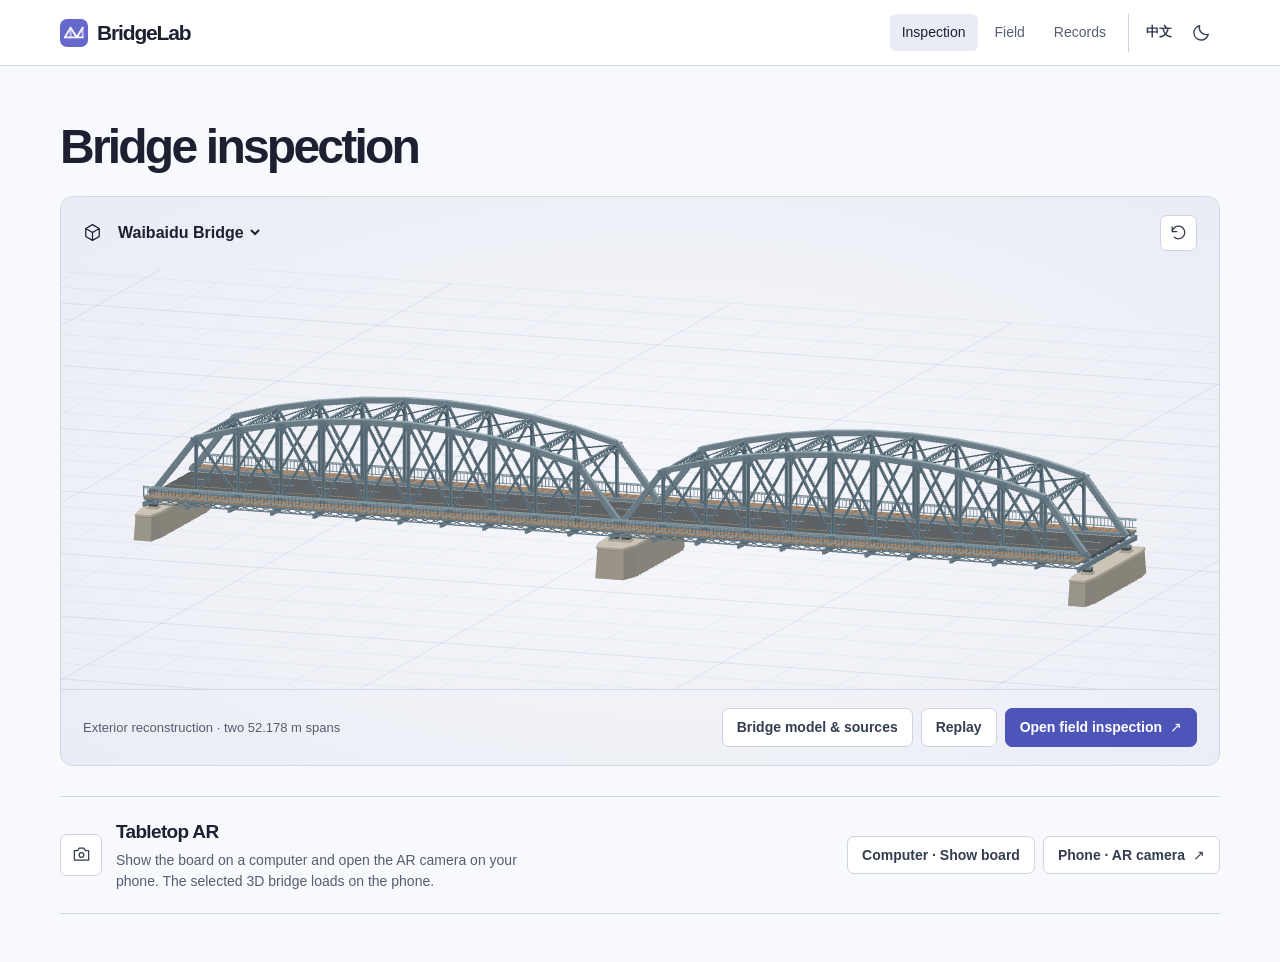
==== index.html @ 61878caa "Reconstruct Waibaidu Bridge and add a photograph-based tabletop test" ====
<!doctype html>
<html lang="en">
<head>
<meta charset="utf-8"><meta name="viewport" content="width=device-width,initial-scale=1,viewport-fit=cover">
<meta name="theme-color" content="#0c0d10"><meta name="description" content="Explore real-time bridge model alignment and displacement screening with a browser camera or an interactive replay.">
<title data-zh="BridgeLab · 桥梁巡检">BridgeLab · Bridge inspection</title>
<script src="./preferences.js"></script>
<link rel="icon" href="./icon.svg" type="image/svg+xml"><link rel="stylesheet" href="./theme.css"><link rel="stylesheet" href="./preferences.css"><script type="module" src="./home.js"></script>
</head>
<body>
<a class="skip" href="#main" data-zh="跳到内容">Skip to content</a>
<header class="site-head"><div class="wrap nav">
<a href="./" class="wordmark"><img src="./icon.svg" alt="" width="28" height="28">BridgeLab</a>
<nav aria-label="Primary" data-zh-aria="主导航"><a href="./" aria-current="page" data-zh="巡检">Inspection</a><a href="./field/" data-zh="现场巡检">Field</a><a href="./field/review.html" data-zh="巡检记录">Records</a><div class="pref-controls" data-preferences></div></nav>
</div></header>
<main class="wrap" id="main">
<header class="intro"><h1 data-zh="桥梁巡检">Bridge inspection</h1></header>
<section class="viewport" aria-label="Example model viewer" data-zh-aria="示例模型查看器">
<div class="viewport-toolbar">
<label class="chooser"><svg viewBox="0 0 24 24" aria-hidden="true"><path d="m12 2 8.5 5v10L12 22l-8.5-5V7zM3.5 7 12 12l8.5-5M12 12v10"/></svg><select id="model" aria-label="Choose a model" data-zh-aria="选择模型"><option value="waibaidu" data-zh="外白渡桥">Waibaidu Bridge</option><option value="training-span" data-zh="教学桁架桥">Teaching truss</option></select></label>
<button type="button" id="reset" class="icon-button" title="Reset model view" aria-label="Reset model view" data-zh-aria="复位模型视角" data-zh-title="复位模型视角"><svg viewBox="0 0 24 24" aria-hidden="true"><path d="M4 11a8 8 0 1 1 2.7 7M4 5v6h6"/></svg></button>
</div>
<canvas id="geometry" tabindex="0" aria-label="3D truss model. Drag or use arrow keys to rotate. Press Home to reset." data-zh-aria="三维桁架模型。拖动或使用方向键旋转，按 Home 键复位。"></canvas>
<div class="viewport-bottom"><span id="model-status" role="status">Loading example model…</span>
<div class="camera-actions"><a id="mesh-entry" href="./models/waibaidu.html" class="button" data-zh="外白渡桥模型与资料">Bridge model &amp; sources</a><a href="./ar/?mode=replay" class="button" data-zh="模拟回放">Replay</a><a id="field-entry" href="./field/?bridge=waibaidu" class="button primary"><span data-zh="进入现场巡检">Open field inspection</span><span aria-hidden="true">↗</span></a></div></div>
</section>
<section class="camera-block" aria-labelledby="camera-heading"><div class="camera-title">
<div class="feature-icon"><svg viewBox="0 0 24 24" aria-hidden="true"><path d="M3 7h4l2-3h6l2 3h4v12H3z"/><circle cx="12" cy="12.5" r="3"/></svg></div>
<div><h2 id="camera-heading" data-zh="桌面 AR 实验">Tabletop AR</h2><p data-zh="电脑显示测试板，手机打开 AR 相机。选中的三维桥模将自动载入手机。">Show the board on a computer and open the AR camera on your phone. The selected 3D bridge loads on the phone.</p></div></div>
<div class="camera-actions"><a class="button" id="board-entry" href="./target/?bridge=waibaidu" data-zh="电脑 · 显示测试板">Computer · Show board</a><a class="button" id="phone-entry" href="./ar/?mode=camera&amp;bridge=waibaidu"><span data-zh="手机 · AR 相机">Phone · AR camera</span> <span aria-hidden="true">↗</span></a></div>
</section>
<noscript><p>请启用 JavaScript 以查看模型并开始巡检。 / Enable JavaScript to view the model and run the inspection.</p></noscript>
</main></body></html>
---- theme.css ----
:root{color-scheme:dark;--bg:#0b0c0f;--surface:#141519;--text:#f3f4f7;--muted:#a7a8b4;--edge:#2c2e36;--accent:#626dd7;font:15px/1.5 Inter,-apple-system,BlinkMacSystemFont,"Segoe UI",sans-serif;background:var(--bg);color:var(--text);-webkit-text-size-adjust:100%}
*{box-sizing:border-box}body{margin:0}.wrap{width:min(1160px,calc(100% - 80px));margin-inline:auto}a{color:inherit;text-decoration:none}
.site-head{border-bottom:1px solid #25262d;background:#0e0f13}.nav,nav,.wordmark,.viewport-toolbar,.viewport-bottom,.camera-block,.camera-title,.camera-actions,.button,.chooser,.icon-button{display:flex;align-items:center}
.nav,.viewport-toolbar,.viewport-bottom,.camera-block{justify-content:space-between}.nav{min-height:65px;gap:24px}.wordmark{font-size:21px;line-height:1;font-weight:650;letter-spacing:-.055em;gap:9px}
nav{gap:5px}nav a{border-radius:6px;color:var(--muted);padding:8px 12px;font-size:14px}nav a:hover,nav a[aria-current]{color:var(--text);background:#202127}
main{padding-block:clamp(24px,4.3vw,62px) 48px}h1,h2,p{margin:0}.intro{margin-bottom:22px}h1{font-size:clamp(32px,4vw,48px);line-height:1.1;letter-spacing:-.058em;font-weight:630}
.viewport{border:1px solid #30313b;border-radius:13px;overflow:hidden;background:radial-gradient(ellipse at 52% 53%,#1e202d 0%,#171821 52%,#121318 82%)}.viewport-toolbar,.viewport-bottom{gap:15px;padding:18px 22px}
.chooser{gap:9px;color:#dedfe6}.chooser select{max-width:calc(100vw - 155px);border:0;border-radius:5px;padding:7px 3px;background:#15161d;line-height:1.3;font-family:inherit;font-size:16px;font-weight:570;color:var(--text);cursor:pointer}
svg{display:block;width:19px;height:19px;fill:none;stroke:currentColor;stroke-width:1.6;stroke-linecap:round;stroke-linejoin:round}.icon-button,.feature-icon{justify-content:center;border:1px solid #30313b;border-radius:7px;background:#1b1c22;color:#c4c5ce}.icon-button{height:36px;width:37px;cursor:pointer}
canvas{display:block}#geometry{width:100%;height:clamp(245px,36vw,420px);touch-action:pan-y;cursor:grab}#geometry:active{cursor:grabbing}.viewport-bottom{border-top:1px solid #ffffff08}.viewport-bottom span[role=status]{color:var(--muted);font-size:13px;font-variant-numeric:tabular-nums}
.button{justify-content:center;gap:8px;white-space:nowrap;border:1px solid #393a42;border-radius:7px;background:#202127;padding:9px 14px;line-height:1.35;font-size:14px;font-weight:550;transition:background .15s}.button:hover,.icon-button:hover{background:#2a2c34}.button.primary{background:var(--accent);border-color:#7680e4;color:white}.button.primary:hover{background:#727de1}.button.primary svg{width:16px;height:16px}
.camera-block{gap:20px;border-top:1px solid var(--edge);border-bottom:1px solid var(--edge);margin-top:30px;padding:21px 0}.camera-title{gap:14px}.camera-title h2{font-size:19px;font-weight:570;letter-spacing:-.035em}.camera-title p{color:var(--muted);margin-top:4px;font-size:14px;max-width:52ch}.feature-icon{flex:none;width:42px;height:42px;display:grid;place-items:center}.camera-actions{gap:8px}
:focus-visible{outline:2px solid #a9b0ff;outline-offset:4px}.skip{position:absolute;top:-60px;left:10px;z-index:2;background:#292b35;padding:8px}.skip:focus{top:7px}
@media(max-width:720px){.wrap{width:calc(100% - 34px)}.nav{min-height:57px}.camera-block{align-items:flex-start;flex-direction:column;gap:14px}.camera-actions{align-self:stretch}.camera-actions a{flex:1}.intro{margin-bottom:16px}.viewport-toolbar,.viewport-bottom{padding:13px 14px}.feature-icon{display:none}}
@media(max-width:450px){nav{gap:0}nav a{padding:7px 8px;font-size:12px}.wordmark{font-size:19px}#geometry{height:240px}.viewport-bottom{align-items:flex-start;flex-direction:column;gap:11px}.viewport-bottom>.button{width:100%}}

.viewport-bottom .camera-actions{flex-wrap:wrap}
---- preferences.css ----
/* The display controls are shared by the viewer, camera and physical target. */
:root{--ui-control:#1c1d24;--ui-border:#363944;--ui-label:#e1e3ee;--ui-hover:#2a2d38;--ui-focus:#aab2ff}
.pref-controls{display:inline-flex;align-items:center;flex:none;gap:3px;border-left:1px solid var(--ui-border);padding-left:10px;margin-left:5px}
.pref-controls button{background:transparent;color:var(--ui-label);border:1px solid transparent;border-radius:6px;min-width:38px;height:38px;font:600 13px/1.15 Inter,-apple-system,BlinkMacSystemFont,"Segoe UI",sans-serif;padding:0 6px;display:inline-grid;place-items:center;cursor:pointer;white-space:nowrap}
.pref-controls button:hover{background:var(--ui-hover);border-color:var(--ui-border)}
.pref-controls button:focus-visible{outline:2px solid var(--ui-focus);outline-offset:2px}
.pref-controls svg{display:block;width:19px;height:19px;fill:none;stroke:currentColor;stroke-width:1.7;stroke-linecap:round;stroke-linejoin:round}
.top nav{align-items:center}
:root[data-theme="light"]{color-scheme:light;--bg:#f8f9fc;--surface:#fff;--text:#1c2030;--muted:#555d70;--edge:#d3d7e1;--accent:#4d56b8;--ui-control:#fff;--ui-border:#cfd3df;--ui-label:#363d50;--ui-hover:#e9ecf4;--ui-focus:#494fae;background:var(--bg);color:var(--text)}
[data-theme="light"] .site-head,[data-theme="light"] .bar{background:#fff;border-color:var(--edge)}
[data-theme="light"] .wordmark,[data-theme="light"] .brand{color:var(--text)}
[data-theme="light"] a{color:#3f4874}
[data-theme="light"] a:hover{color:#2f347c}
[data-theme="light"] nav a{color:var(--muted)}
[data-theme="light"] nav a:hover,[data-theme="light"] nav a[aria-current]{color:var(--text);background:#e9ecf4}
[data-theme="light"] .viewport{border-color:var(--edge);background:radial-gradient(ellipse at 52% 53%,#f6f7fc 0%,#eff1f7 58%,#e9ecf5 100%)}
[data-theme="light"] .viewport-bottom,[data-theme="light"] .controls{border-color:var(--edge)}
[data-theme="light"] .chooser,[data-theme="light"] .chooser select{background:transparent;color:var(--text)}
[data-theme="light"] .chooser option{background:#fff;color:var(--text)}
[data-theme="light"] .icon-button,[data-theme="light"] .feature-icon,[data-theme="light"] .button,[data-theme="light"] button:not(.pref-controls button){background:var(--ui-control);border-color:var(--ui-border);color:var(--ui-label)}
[data-theme="light"] .icon-button:hover,[data-theme="light"] .button:hover,[data-theme="light"] button:not(.pref-controls button):hover{background:var(--ui-hover)}
[data-theme="light"] .button.primary,[data-theme="light"] .idle button{color:#fff;background:var(--accent);border-color:#4d56b8}
[data-theme="light"] .button.primary:hover,[data-theme="light"] .idle button:hover{background:#3b439c;color:#fff}
[data-theme="light"] .card,[data-theme="light"] .skip{background:var(--surface);border-color:var(--edge)}
[data-theme="light"] .stage{background:#e8ebf2}
[data-theme="light"] .stage::before{border-color:#cdd1dc}
[data-theme="light"] #status{background:#fffffff2;border-color:#bfc4d3;color:#292f42}
[data-theme="light"] #status[data-state="tracking"]{background:#e1f7ed;border-color:#6aa68c;color:#20543e}
[data-theme="light"] #status[data-state="alert"]{background:#ffe5e8;border-color:#c87980;color:#872435}
[data-theme="light"] .controls p,[data-theme="light"] .record p,[data-theme="light"] summary{color:var(--muted)}
[data-theme="light"] .board-controls p a{color:#3c48a0}
[data-theme="light"] .board-head+canvas{background:#e3e6ee}
[data-theme="light"] :focus-visible{outline-color:var(--ui-focus)}
@media(max-width:600px){.pref-controls{gap:0;margin-left:2px;padding-left:5px}.pref-controls button{min-width:35px;min-height:40px}.top nav{gap:8px}}
@media(max-width:480px){
 .site-head .nav,.bar .top{position:relative;display:flex;flex-wrap:wrap;align-content:center;justify-content:flex-start;gap:4px 0;min-height:84px;height:auto;padding-block:7px}
 .nav .wordmark,.top .brand{min-height:33px}
 .site-head nav,.bar nav{width:100%;display:flex;align-items:center;gap:5px;min-height:28px}
 .site-head nav a,.bar nav a{font-size:13px;padding:4px 9px;border-radius:5px;line-height:1.3}
 .pref-controls{position:absolute;right:0;top:5px;margin:0;padding:0;border:0}
 .pref-controls button{min-width:40px;min-height:40px}
}
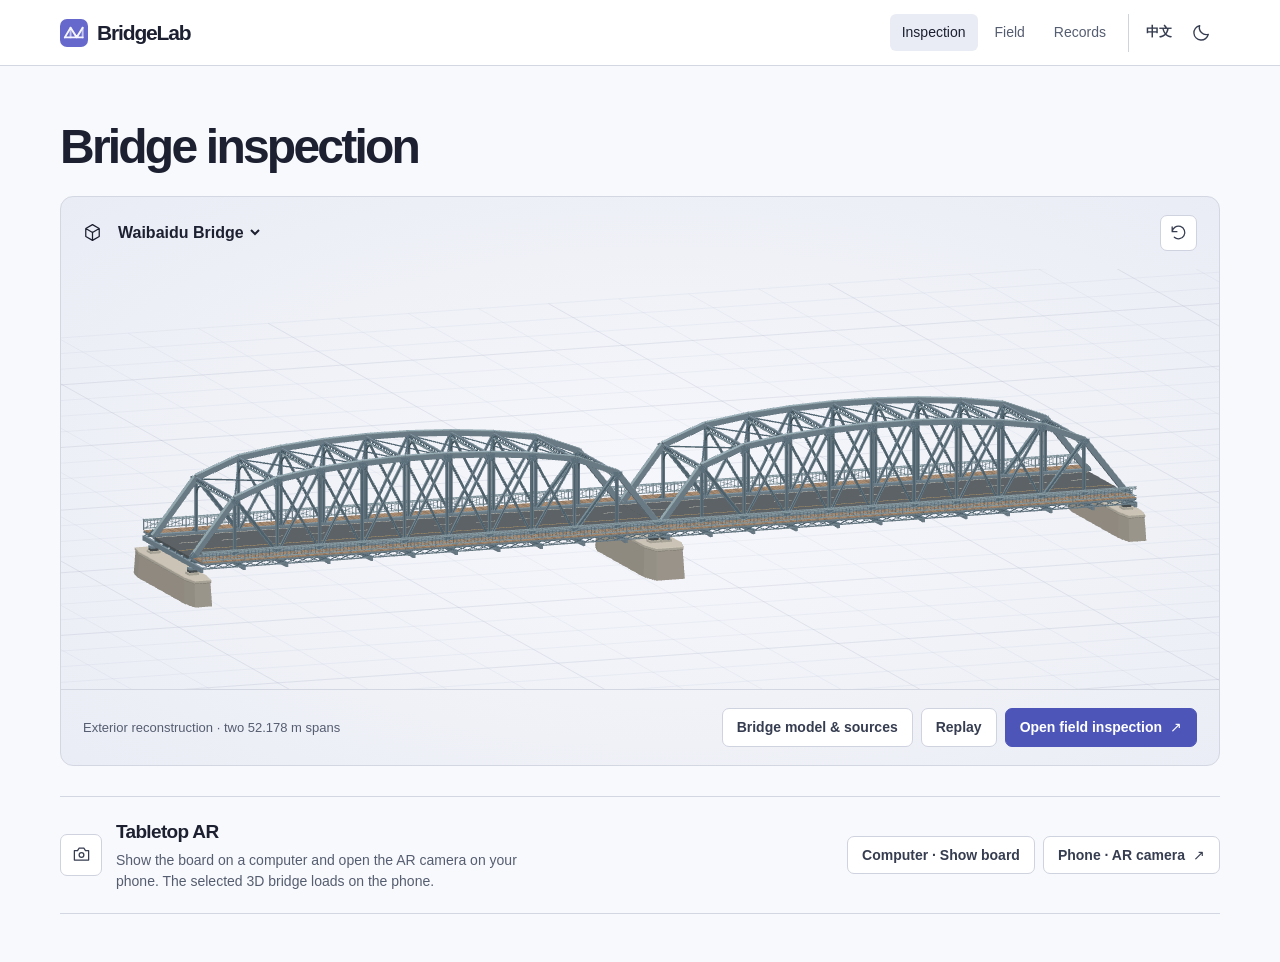
==== commit 09808e18: "Serve verified Waibaidu bridge geometry across the model viewer and tabletop AR" ====
--- a/index.html
+++ b/index.html
@@ -5,7 +5,7 @@
 <meta name="theme-color" content="#0c0d10"><meta name="description" content="Explore real-time bridge model alignment and displacement screening with a browser camera or an interactive replay.">
 <title data-zh="BridgeLab · 桥梁巡检">BridgeLab · Bridge inspection</title>
 <script src="./preferences.js"></script>
-<link rel="icon" href="./icon.svg" type="image/svg+xml"><link rel="stylesheet" href="./theme.css"><link rel="stylesheet" href="./preferences.css"><script type="module" src="./home.js"></script>
+<link rel="icon" href="./icon.svg" type="image/svg+xml"><link rel="stylesheet" href="./theme.css"><link rel="stylesheet" href="./preferences.css"><script type="module" src="./home.js?v=wb3"></script>
 </head>
 <body>
 <a class="skip" href="#main" data-zh="跳到内容">Skip to content</a>
@@ -22,12 +22,12 @@
 </div>
 <canvas id="geometry" tabindex="0" aria-label="3D truss model. Drag or use arrow keys to rotate. Press Home to reset." data-zh-aria="三维桁架模型。拖动或使用方向键旋转，按 Home 键复位。"></canvas>
 <div class="viewport-bottom"><span id="model-status" role="status">Loading example model…</span>
-<div class="camera-actions"><a id="mesh-entry" href="./models/waibaidu.html" class="button" data-zh="外白渡桥模型与资料">Bridge model &amp; sources</a><a href="./ar/?mode=replay" class="button" data-zh="模拟回放">Replay</a><a id="field-entry" href="./field/?bridge=waibaidu" class="button primary"><span data-zh="进入现场巡检">Open field inspection</span><span aria-hidden="true">↗</span></a></div></div>
+<div class="camera-actions"><a id="mesh-entry" href="./models/waibaidu.html?v=wb3" class="button" data-zh="外白渡桥模型与资料">Bridge model &amp; sources</a><a href="./ar/?mode=replay" class="button" data-zh="模拟回放">Replay</a><a id="field-entry" href="./field/?bridge=waibaidu" class="button primary"><span data-zh="进入现场巡检">Open field inspection</span><span aria-hidden="true">↗</span></a></div></div>
 </section>
 <section class="camera-block" aria-labelledby="camera-heading"><div class="camera-title">
 <div class="feature-icon"><svg viewBox="0 0 24 24" aria-hidden="true"><path d="M3 7h4l2-3h6l2 3h4v12H3z"/><circle cx="12" cy="12.5" r="3"/></svg></div>
 <div><h2 id="camera-heading" data-zh="桌面 AR 实验">Tabletop AR</h2><p data-zh="电脑显示测试板，手机打开 AR 相机。选中的三维桥模将自动载入手机。">Show the board on a computer and open the AR camera on your phone. The selected 3D bridge loads on the phone.</p></div></div>
-<div class="camera-actions"><a class="button" id="board-entry" href="./target/?bridge=waibaidu" data-zh="电脑 · 显示测试板">Computer · Show board</a><a class="button" id="phone-entry" href="./ar/?mode=camera&amp;bridge=waibaidu"><span data-zh="手机 · AR 相机">Phone · AR camera</span> <span aria-hidden="true">↗</span></a></div>
+<div class="camera-actions"><a class="button" id="board-entry" href="./target/?bridge=waibaidu&amp;v=wb3" data-zh="电脑 · 显示测试板">Computer · Show board</a><a class="button" id="phone-entry" href="./ar/index.html?mode=camera&amp;bridge=waibaidu&amp;v=wb3"><span data-zh="手机 · AR 相机">Phone · AR camera</span> <span aria-hidden="true">↗</span></a></div>
 </section>
 <noscript><p>请启用 JavaScript 以查看模型并开始巡检。 / Enable JavaScript to view the model and run the inspection.</p></noscript>
 </main></body></html>
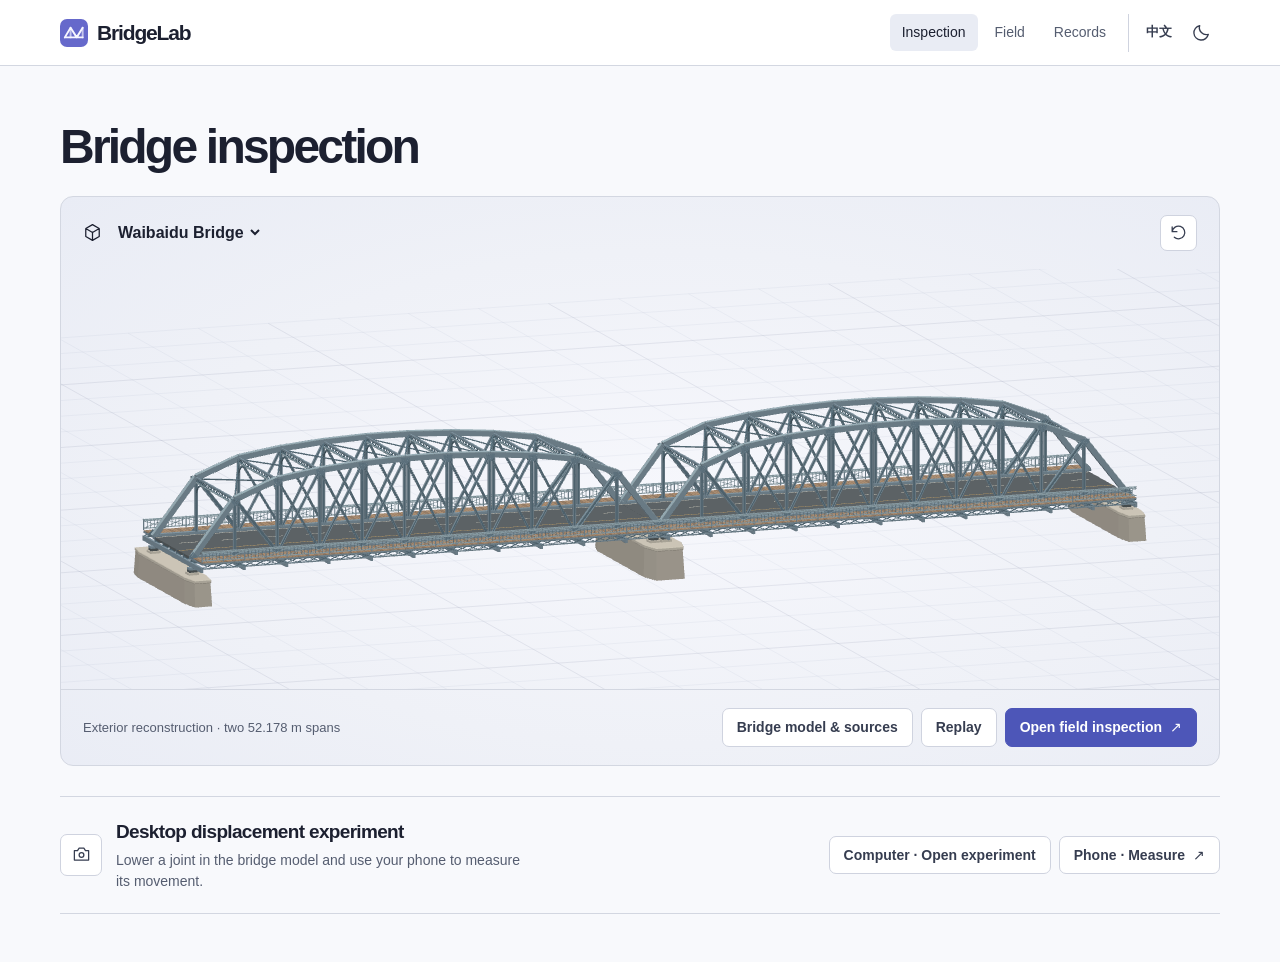
==== commit ae186136: "Measure a joint on the Waibaidu model in the desktop experiment" ====
--- a/index.html
+++ b/index.html
@@ -5,7 +5,7 @@
 <meta name="theme-color" content="#0c0d10"><meta name="description" content="Explore real-time bridge model alignment and displacement screening with a browser camera or an interactive replay.">
 <title data-zh="BridgeLab · 桥梁巡检">BridgeLab · Bridge inspection</title>
 <script src="./preferences.js"></script>
-<link rel="icon" href="./icon.svg" type="image/svg+xml"><link rel="stylesheet" href="./theme.css"><link rel="stylesheet" href="./preferences.css"><script type="module" src="./home.js?v=wb3"></script>
+<link rel="icon" href="./icon.svg" type="image/svg+xml"><link rel="stylesheet" href="./theme.css"><link rel="stylesheet" href="./preferences.css"><script type="module" src="./home.js?v=wb4"></script>
 </head>
 <body>
 <a class="skip" href="#main" data-zh="跳到内容">Skip to content</a>
@@ -26,8 +26,8 @@
 </section>
 <section class="camera-block" aria-labelledby="camera-heading"><div class="camera-title">
 <div class="feature-icon"><svg viewBox="0 0 24 24" aria-hidden="true"><path d="M3 7h4l2-3h6l2 3h4v12H3z"/><circle cx="12" cy="12.5" r="3"/></svg></div>
-<div><h2 id="camera-heading" data-zh="桌面 AR 实验">Tabletop AR</h2><p data-zh="电脑显示测试板，手机打开 AR 相机。选中的三维桥模将自动载入手机。">Show the board on a computer and open the AR camera on your phone. The selected 3D bridge loads on the phone.</p></div></div>
-<div class="camera-actions"><a class="button" id="board-entry" href="./target/?bridge=waibaidu&amp;v=wb3" data-zh="电脑 · 显示测试板">Computer · Show board</a><a class="button" id="phone-entry" href="./ar/index.html?mode=camera&amp;bridge=waibaidu&amp;v=wb3"><span data-zh="手机 · AR 相机">Phone · AR camera</span> <span aria-hidden="true">↗</span></a></div>
+<div><h2 id="camera-heading" data-zh="桌面位移实验">Desktop displacement experiment</h2><p id="experiment-info">Lower a joint in the bridge model and use your phone to measure its movement.</p></div></div>
+<div class="camera-actions"><a class="button" id="board-entry" href="./target/index.html?v=wb4" data-zh="电脑 · 打开实验">Computer · Open experiment</a><a class="button" id="phone-entry" href="./target/mobile.html?v=wb4"><span data-zh="手机 · 测量相机">Phone · Measure</span> <span aria-hidden="true">↗</span></a></div>
 </section>
 <noscript><p>请启用 JavaScript 以查看模型并开始巡检。 / Enable JavaScript to view the model and run the inspection.</p></noscript>
 </main></body></html>
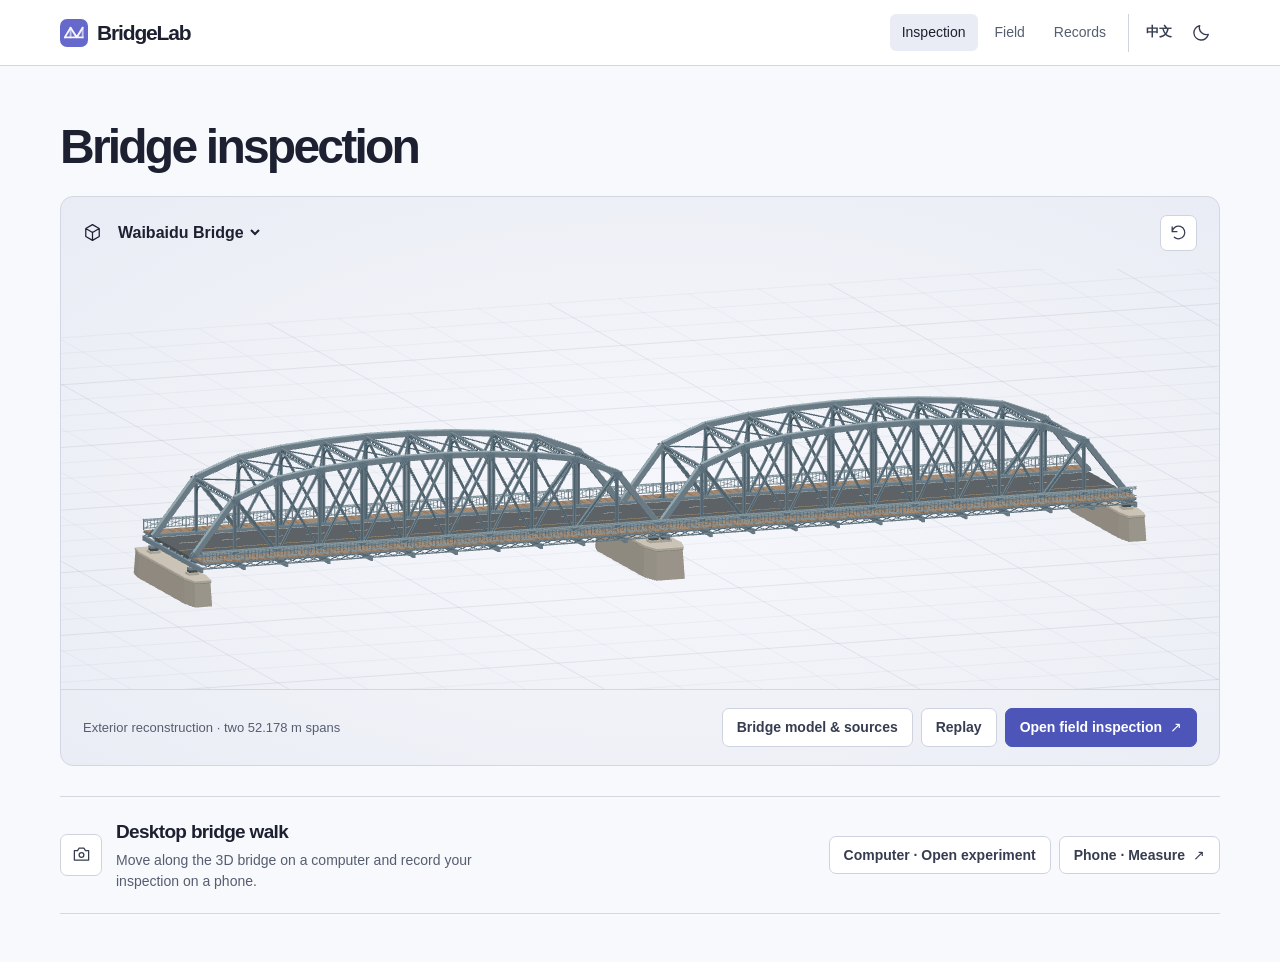
==== commit 1cde1abc: "Record immersive bridge inspections and walk the live 3D desktop model" ====
--- a/index.html
+++ b/index.html
@@ -5,7 +5,7 @@
 <meta name="theme-color" content="#0c0d10"><meta name="description" content="Explore real-time bridge model alignment and displacement screening with a browser camera or an interactive replay.">
 <title data-zh="BridgeLab · 桥梁巡检">BridgeLab · Bridge inspection</title>
 <script src="./preferences.js"></script>
-<link rel="icon" href="./icon.svg" type="image/svg+xml"><link rel="stylesheet" href="./theme.css"><link rel="stylesheet" href="./preferences.css"><script type="module" src="./home.js?v=wb4"></script>
+<link rel="icon" href="./icon.svg" type="image/svg+xml"><link rel="stylesheet" href="./theme.css"><link rel="stylesheet" href="./preferences.css"><script type="module" src="./home.js?v=wb5"></script>
 </head>
 <body>
 <a class="skip" href="#main" data-zh="跳到内容">Skip to content</a>
@@ -26,8 +26,8 @@
 </section>
 <section class="camera-block" aria-labelledby="camera-heading"><div class="camera-title">
 <div class="feature-icon"><svg viewBox="0 0 24 24" aria-hidden="true"><path d="M3 7h4l2-3h6l2 3h4v12H3z"/><circle cx="12" cy="12.5" r="3"/></svg></div>
-<div><h2 id="camera-heading" data-zh="桌面位移实验">Desktop displacement experiment</h2><p id="experiment-info">Lower a joint in the bridge model and use your phone to measure its movement.</p></div></div>
-<div class="camera-actions"><a class="button" id="board-entry" href="./target/index.html?v=wb4" data-zh="电脑 · 打开实验">Computer · Open experiment</a><a class="button" id="phone-entry" href="./target/mobile.html?v=wb4"><span data-zh="手机 · 测量相机">Phone · Measure</span> <span aria-hidden="true">↗</span></a></div>
+<div><h2 id="camera-heading" data-zh="桌面巡桥实验">Desktop bridge walk</h2><p id="experiment-info">Move along the 3D bridge on a computer and record your inspection on a phone.</p></div></div>
+<div class="camera-actions"><a class="button" id="board-entry" href="./target/index.html?v=wb5" data-zh="电脑 · 打开实验">Computer · Open experiment</a><a class="button" id="phone-entry" href="./target/mobile.html?v=wb5"><span data-zh="手机 · 测量相机">Phone · Measure</span> <span aria-hidden="true">↗</span></a></div>
 </section>
 <noscript><p>请启用 JavaScript 以查看模型并开始巡检。 / Enable JavaScript to view the model and run the inspection.</p></noscript>
 </main></body></html>
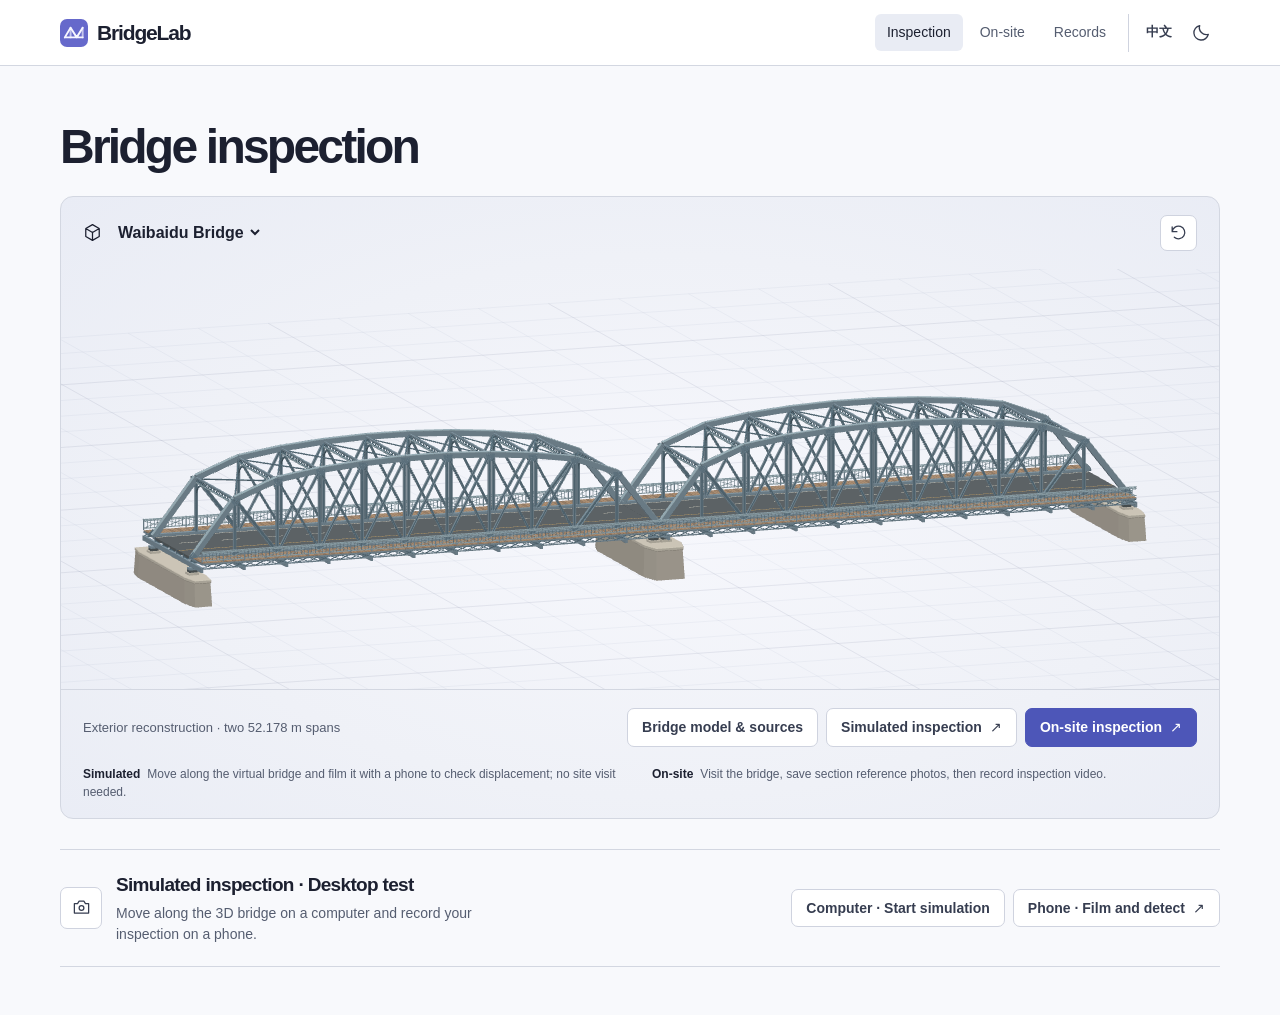
==== commit 664cdc5c: "Clarify simulated and on-site inspection entry points" ====
--- a/index.html
+++ b/index.html
@@ -5,13 +5,13 @@
 <meta name="theme-color" content="#0c0d10"><meta name="description" content="Explore real-time bridge model alignment and displacement screening with a browser camera or an interactive replay.">
 <title data-zh="BridgeLab · 桥梁巡检">BridgeLab · Bridge inspection</title>
 <script src="./preferences.js"></script>
-<link rel="icon" href="./icon.svg" type="image/svg+xml"><link rel="stylesheet" href="./theme.css"><link rel="stylesheet" href="./preferences.css"><script type="module" src="./home.js?v=wb5"></script>
+<link rel="icon" href="./icon.svg" type="image/svg+xml"><link rel="stylesheet" href="./theme.css?v=mode2"><link rel="stylesheet" href="./preferences.css"><script type="module" src="./home.js?v=mode2"></script>
 </head>
 <body>
 <a class="skip" href="#main" data-zh="跳到内容">Skip to content</a>
 <header class="site-head"><div class="wrap nav">
 <a href="./" class="wordmark"><img src="./icon.svg" alt="" width="28" height="28">BridgeLab</a>
-<nav aria-label="Primary" data-zh-aria="主导航"><a href="./" aria-current="page" data-zh="巡检">Inspection</a><a href="./field/" data-zh="现场巡检">Field</a><a href="./field/review.html" data-zh="巡检记录">Records</a><div class="pref-controls" data-preferences></div></nav>
+<nav aria-label="Primary" data-zh-aria="主导航"><a href="./" aria-current="page" data-zh="巡检">Inspection</a><a href="./field/" data-zh="实地巡检">On-site</a><a href="./field/review.html" data-zh="巡检记录">Records</a><div class="pref-controls" data-preferences></div></nav>
 </div></header>
 <main class="wrap" id="main">
 <header class="intro"><h1 data-zh="桥梁巡检">Bridge inspection</h1></header>
@@ -22,12 +22,16 @@
 </div>
 <canvas id="geometry" tabindex="0" aria-label="3D truss model. Drag or use arrow keys to rotate. Press Home to reset." data-zh-aria="三维桁架模型。拖动或使用方向键旋转，按 Home 键复位。"></canvas>
 <div class="viewport-bottom"><span id="model-status" role="status">Loading example model…</span>
-<div class="camera-actions"><a id="mesh-entry" href="./models/waibaidu.html?v=wb3" class="button" data-zh="外白渡桥模型与资料">Bridge model &amp; sources</a><a href="./ar/?mode=replay" class="button" data-zh="模拟回放">Replay</a><a id="field-entry" href="./field/?bridge=waibaidu" class="button primary"><span data-zh="进入现场巡检">Open field inspection</span><span aria-hidden="true">↗</span></a></div></div>
+<div class="camera-actions"><a id="mesh-entry" href="./models/waibaidu.html?v=wb3" class="button" data-zh="外白渡桥模型与资料">Bridge model &amp; sources</a><a id="simulate-entry" href="./target/index.html?v=wb5" class="button"><span data-zh="模拟巡检">Simulated inspection</span><span aria-hidden="true">↗</span></a><a id="field-entry" href="./field/?bridge=waibaidu" class="button primary"><span data-zh="实地巡检">On-site inspection</span><span aria-hidden="true">↗</span></a></div></div>
+<div class="mode-hints" aria-label="Inspection modes" data-zh-aria="巡检模式说明">
+<p><strong data-zh="模拟巡检">Simulated</strong><span id="simulate-desc">On the computer, simulate a bridge walk and displacement. Test by filming the screen; no site visit needed.</span></p>
+<p><strong data-zh="实地巡检">On-site</strong><span data-zh="前往真实桥梁，先保存桥段基准照片，再采集巡检视频。">Visit the bridge, save section reference photos, then record inspection video.</span></p>
+</div>
 </section>
 <section class="camera-block" aria-labelledby="camera-heading"><div class="camera-title">
 <div class="feature-icon"><svg viewBox="0 0 24 24" aria-hidden="true"><path d="M3 7h4l2-3h6l2 3h4v12H3z"/><circle cx="12" cy="12.5" r="3"/></svg></div>
-<div><h2 id="camera-heading" data-zh="桌面巡桥实验">Desktop bridge walk</h2><p id="experiment-info">Move along the 3D bridge on a computer and record your inspection on a phone.</p></div></div>
-<div class="camera-actions"><a class="button" id="board-entry" href="./target/index.html?v=wb5" data-zh="电脑 · 打开实验">Computer · Open experiment</a><a class="button" id="phone-entry" href="./target/mobile.html?v=wb5"><span data-zh="手机 · 测量相机">Phone · Measure</span> <span aria-hidden="true">↗</span></a></div>
+<div><h2 id="camera-heading" data-zh="模拟巡检 · 桌面实验">Simulated inspection · Desktop test</h2><p id="experiment-info">Move along the 3D bridge on a computer and record your inspection on a phone.</p></div></div>
+<div class="camera-actions"><a class="button" id="board-entry" href="./target/index.html?v=wb5" data-zh="电脑端 · 开始模拟">Computer · Start simulation</a><a class="button" id="phone-entry" href="./target/mobile.html?v=wb5"><span data-zh="手机端 · 拍屏检测">Phone · Film and detect</span> <span aria-hidden="true">↗</span></a></div>
 </section>
 <noscript><p>请启用 JavaScript 以查看模型并开始巡检。 / Enable JavaScript to view the model and run the inspection.</p></noscript>
 </main></body></html>
--- a/theme.css
+++ b/theme.css
@@ -15,3 +15,6 @@
 @media(max-width:450px){nav{gap:0}nav a{padding:7px 8px;font-size:12px}.wordmark{font-size:19px}#geometry{height:240px}.viewport-bottom{align-items:flex-start;flex-direction:column;gap:11px}.viewport-bottom>.button{width:100%}}
 
 .viewport-bottom .camera-actions{flex-wrap:wrap}
+
+/* Mode labels stay close to the actions, without adding another navigation layer. */
+.mode-hints{display:flex;gap:12px 24px;flex-wrap:wrap;padding:0 22px 17px;color:var(--muted);font-size:12px;line-height:1.5}.mode-hints p{flex:1 1 290px}.mode-hints strong{color:var(--text);font-weight:650;margin-right:7px}@media(max-width:720px){.mode-hints{padding:0 14px 15px;gap:7px}.mode-hints p{flex-basis:100%}}
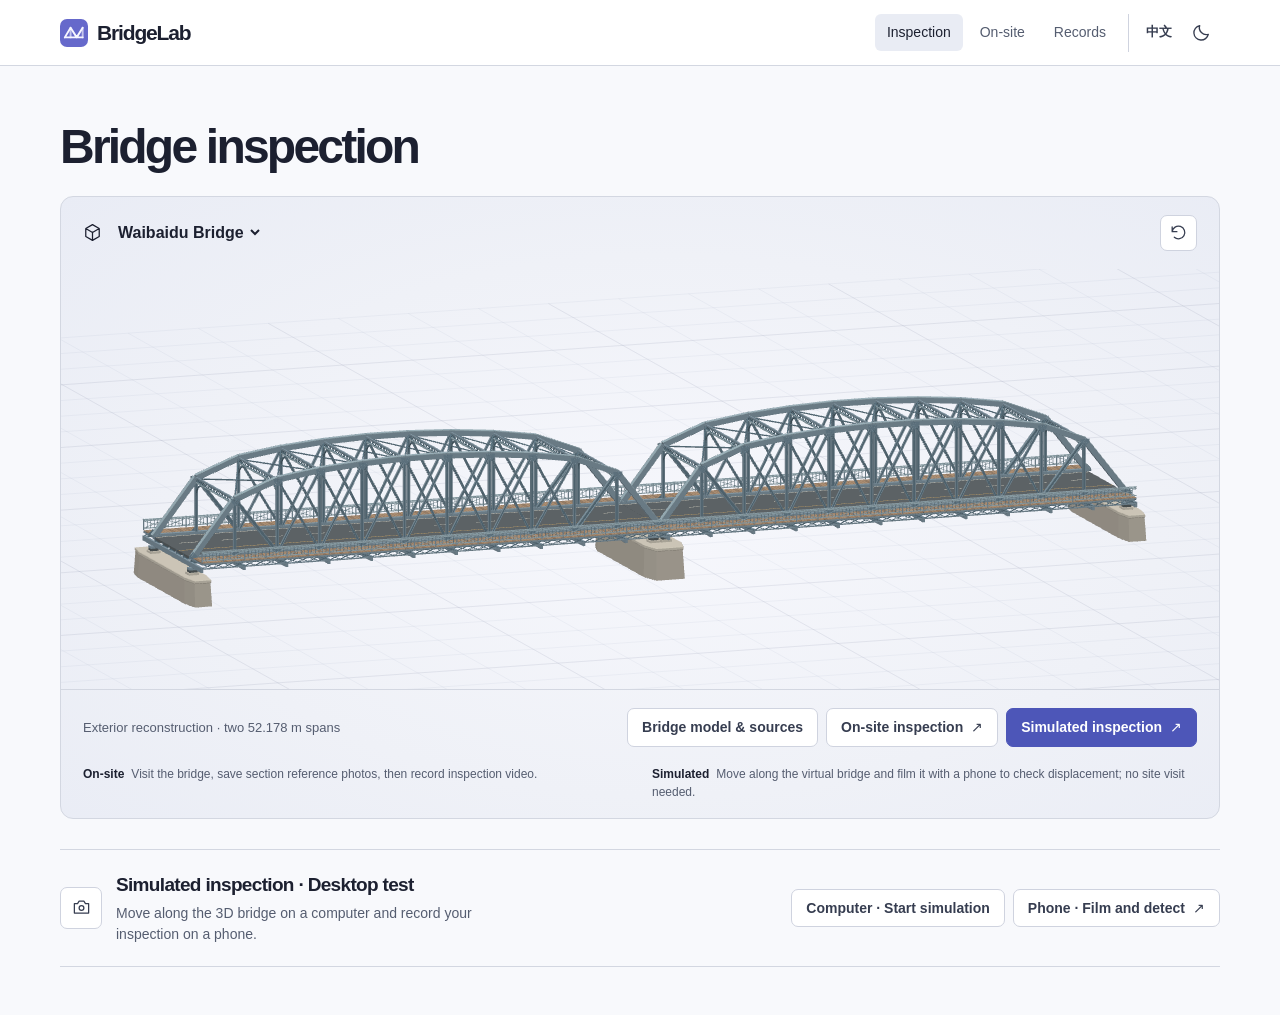
==== commit 57bd5e2c: "Prioritize verified simulated inspection on homepage" ====
--- a/index.html
+++ b/index.html
@@ -22,10 +22,10 @@
 </div>
 <canvas id="geometry" tabindex="0" aria-label="3D truss model. Drag or use arrow keys to rotate. Press Home to reset." data-zh-aria="三维桁架模型。拖动或使用方向键旋转，按 Home 键复位。"></canvas>
 <div class="viewport-bottom"><span id="model-status" role="status">Loading example model…</span>
-<div class="camera-actions"><a id="mesh-entry" href="./models/waibaidu.html?v=wb3" class="button" data-zh="外白渡桥模型与资料">Bridge model &amp; sources</a><a id="simulate-entry" href="./target/index.html?v=wb5" class="button"><span data-zh="模拟巡检">Simulated inspection</span><span aria-hidden="true">↗</span></a><a id="field-entry" href="./field/?bridge=waibaidu" class="button primary"><span data-zh="实地巡检">On-site inspection</span><span aria-hidden="true">↗</span></a></div></div>
+<div class="camera-actions"><a id="mesh-entry" href="./models/waibaidu.html?v=wb3" class="button" data-zh="外白渡桥模型与资料">Bridge model &amp; sources</a><a id="field-entry" href="./field/?bridge=waibaidu" class="button"><span data-zh="实地巡检">On-site inspection</span><span aria-hidden="true">↗</span></a><a id="simulate-entry" href="./target/index.html?v=wb5" class="button primary"><span data-zh="模拟巡检">Simulated inspection</span><span aria-hidden="true">↗</span></a></div></div>
 <div class="mode-hints" aria-label="Inspection modes" data-zh-aria="巡检模式说明">
+<p><strong data-zh="实地巡检">On-site</strong><span data-zh="前往真实桥梁，先保存桥段基准照片，再采集巡检视频。">Visit the bridge, save section reference photos, then record inspection video.</span></p>
 <p><strong data-zh="模拟巡检">Simulated</strong><span id="simulate-desc">On the computer, simulate a bridge walk and displacement. Test by filming the screen; no site visit needed.</span></p>
-<p><strong data-zh="实地巡检">On-site</strong><span data-zh="前往真实桥梁，先保存桥段基准照片，再采集巡检视频。">Visit the bridge, save section reference photos, then record inspection video.</span></p>
 </div>
 </section>
 <section class="camera-block" aria-labelledby="camera-heading"><div class="camera-title">
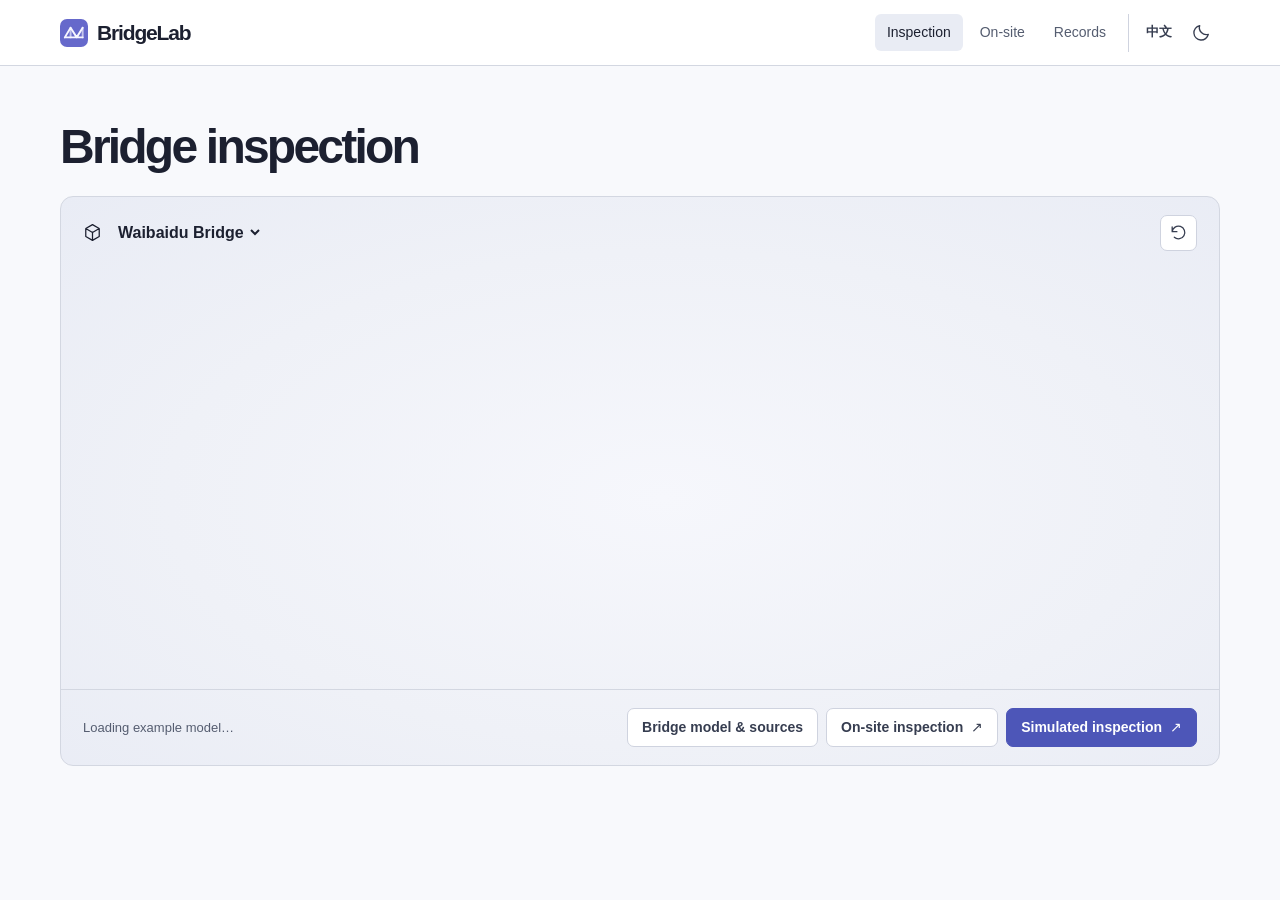
==== commit f1a68f56: "Simplify home viewer actions and remove duplicate entry block" ====
--- a/index.html
+++ b/index.html
@@ -23,15 +23,6 @@
 <canvas id="geometry" tabindex="0" aria-label="3D truss model. Drag or use arrow keys to rotate. Press Home to reset." data-zh-aria="三维桁架模型。拖动或使用方向键旋转，按 Home 键复位。"></canvas>
 <div class="viewport-bottom"><span id="model-status" role="status">Loading example model…</span>
 <div class="camera-actions"><a id="mesh-entry" href="./models/waibaidu.html?v=wb3" class="button" data-zh="外白渡桥模型与资料">Bridge model &amp; sources</a><a id="field-entry" href="./field/?bridge=waibaidu" class="button"><span data-zh="实地巡检">On-site inspection</span><span aria-hidden="true">↗</span></a><a id="simulate-entry" href="./target/index.html?v=wb5" class="button primary"><span data-zh="模拟巡检">Simulated inspection</span><span aria-hidden="true">↗</span></a></div></div>
-<div class="mode-hints" aria-label="Inspection modes" data-zh-aria="巡检模式说明">
-<p><strong data-zh="实地巡检">On-site</strong><span data-zh="前往真实桥梁，先保存桥段基准照片，再采集巡检视频。">Visit the bridge, save section reference photos, then record inspection video.</span></p>
-<p><strong data-zh="模拟巡检">Simulated</strong><span id="simulate-desc">On the computer, simulate a bridge walk and displacement. Test by filming the screen; no site visit needed.</span></p>
-</div>
-</section>
-<section class="camera-block" aria-labelledby="camera-heading"><div class="camera-title">
-<div class="feature-icon"><svg viewBox="0 0 24 24" aria-hidden="true"><path d="M3 7h4l2-3h6l2 3h4v12H3z"/><circle cx="12" cy="12.5" r="3"/></svg></div>
-<div><h2 id="camera-heading" data-zh="模拟巡检 · 桌面实验">Simulated inspection · Desktop test</h2><p id="experiment-info">Move along the 3D bridge on a computer and record your inspection on a phone.</p></div></div>
-<div class="camera-actions"><a class="button" id="board-entry" href="./target/index.html?v=wb5" data-zh="电脑端 · 开始模拟">Computer · Start simulation</a><a class="button" id="phone-entry" href="./target/mobile.html?v=wb5"><span data-zh="手机端 · 拍屏检测">Phone · Film and detect</span> <span aria-hidden="true">↗</span></a></div>
 </section>
 <noscript><p>请启用 JavaScript 以查看模型并开始巡检。 / Enable JavaScript to view the model and run the inspection.</p></noscript>
 </main></body></html>
--- a/preferences.css
+++ b/preferences.css
@@ -40,3 +40,15 @@
  .pref-controls{position:absolute;right:0;top:5px;margin:0;padding:0;border:0}
  .pref-controls button{min-width:40px;min-height:40px}
 }
+
+/* Minimal document breadcrumbs; do not cover the immersive camera viewport. */
+.breadcrumbs{display:block;margin:0 0 17px;padding:0;background:transparent;font-size:12px;line-height:1.45}
+.breadcrumbs ol{display:flex;align-items:center;gap:8px;flex-wrap:wrap;margin:0;padding:0;list-style:none}
+.breadcrumbs li{display:inline-flex;align-items:center;gap:8px;min-width:0}
+.breadcrumbs .breadcrumbs-separator{color:var(--muted,#82899a);opacity:.62}
+.breadcrumbs a{padding:0;border:0;border-radius:0;background:transparent;color:var(--muted,#82899a);font-size:inherit;text-decoration:none}
+.breadcrumbs a:hover,.breadcrumbs a:focus-visible{background:transparent;color:var(--text,#f3f4f7);text-decoration:underline;text-underline-offset:3px}
+.breadcrumbs [aria-current="page"]{color:var(--text,#f3f4f7);font-weight:600}
+[data-theme="light"] .breadcrumbs a{color:var(--muted,#555d70);background:transparent}
+[data-theme="light"] .breadcrumbs a:hover,[data-theme="light"] .breadcrumbs a:focus-visible{color:var(--text,#1c2030);background:transparent}
+@media(max-width:600px){.breadcrumbs{margin-bottom:12px}.breadcrumbs ol,.breadcrumbs li{gap:6px}}
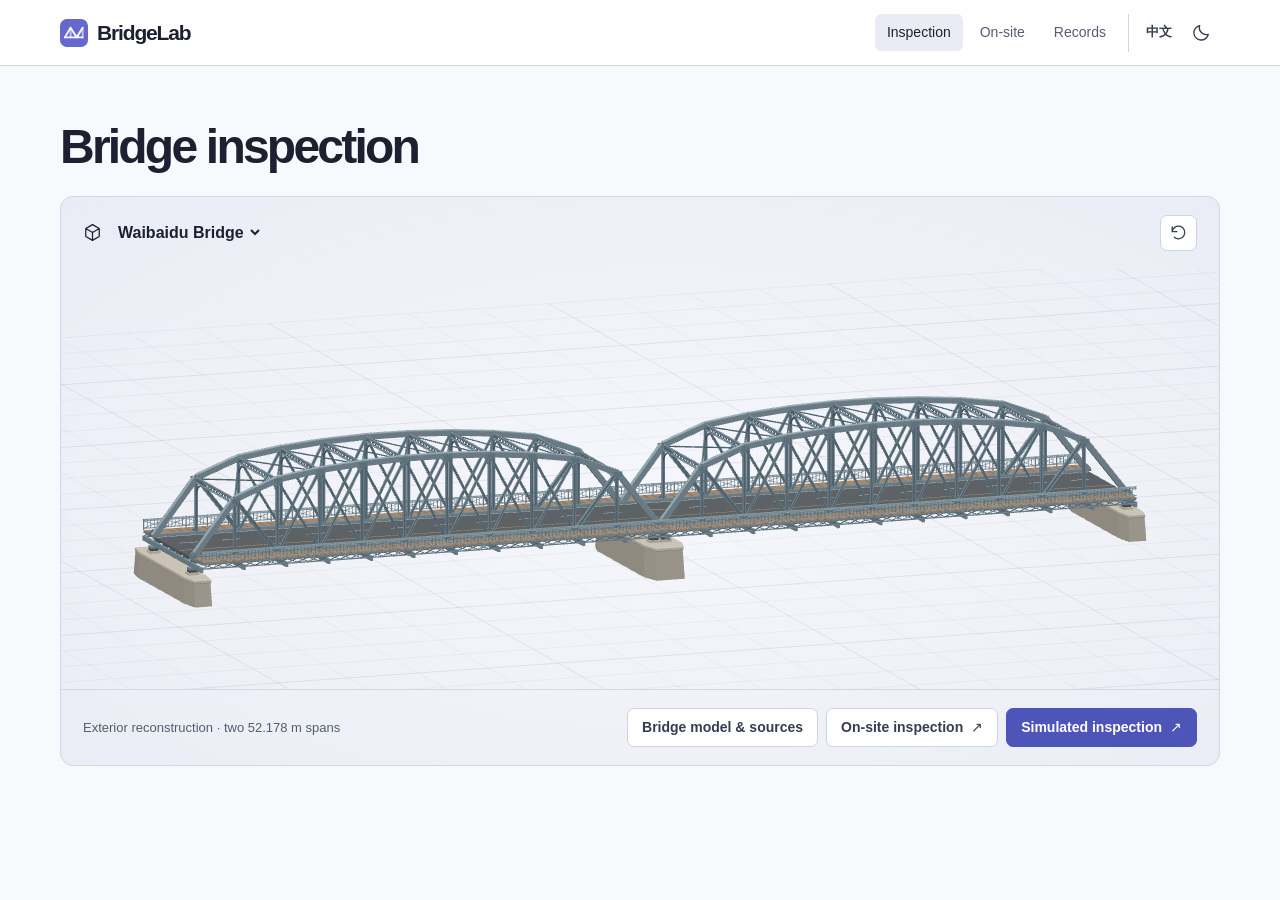
==== commit 51780d43: "Refresh cached UI assets after simplifying BridgeLab controls" ====
--- a/index.html
+++ b/index.html
@@ -5,7 +5,7 @@
 <meta name="theme-color" content="#0c0d10"><meta name="description" content="Explore real-time bridge model alignment and displacement screening with a browser camera or an interactive replay.">
 <title data-zh="BridgeLab · 桥梁巡检">BridgeLab · Bridge inspection</title>
 <script src="./preferences.js"></script>
-<link rel="icon" href="./icon.svg" type="image/svg+xml"><link rel="stylesheet" href="./theme.css?v=mode2"><link rel="stylesheet" href="./preferences.css"><script type="module" src="./home.js?v=mode2"></script>
+<link rel="icon" href="./icon.svg" type="image/svg+xml"><link rel="stylesheet" href="./theme.css?v=ux8"><link rel="stylesheet" href="./preferences.css"><script type="module" src="./home.js?v=ux8"></script>
 </head>
 <body>
 <a class="skip" href="#main" data-zh="跳到内容">Skip to content</a>
--- a/theme.css
+++ b/theme.css
@@ -16,5 +16,3 @@
 
 .viewport-bottom .camera-actions{flex-wrap:wrap}
 
-/* Mode labels stay close to the actions, without adding another navigation layer. */
-.mode-hints{display:flex;gap:12px 24px;flex-wrap:wrap;padding:0 22px 17px;color:var(--muted);font-size:12px;line-height:1.5}.mode-hints p{flex:1 1 290px}.mode-hints strong{color:var(--text);font-weight:650;margin-right:7px}@media(max-width:720px){.mode-hints{padding:0 14px 15px;gap:7px}.mode-hints p{flex-basis:100%}}
